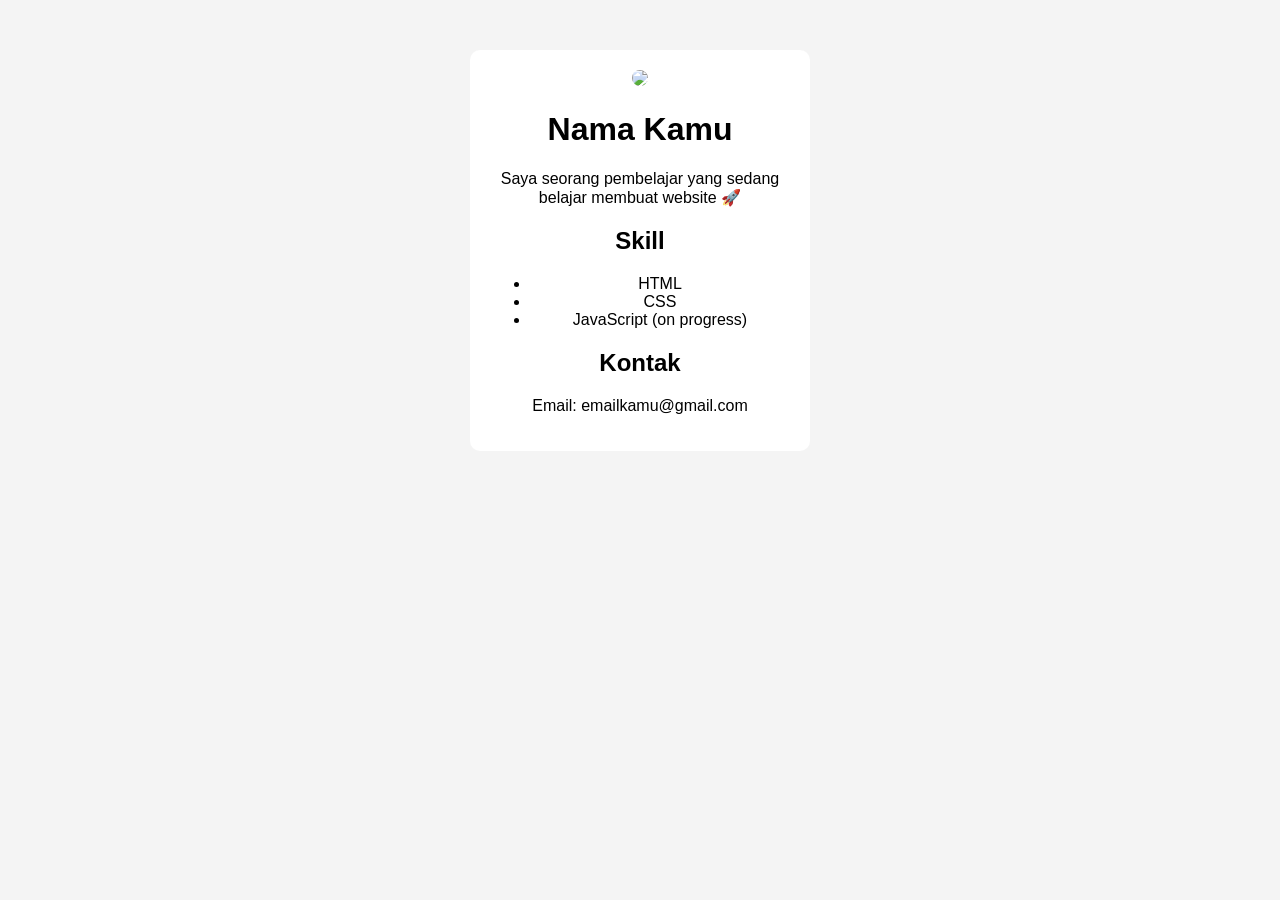
==== index.html @ cebc44fa "Add files via upload" ====
<!DOCTYPE html>
<html lang="id">
<head>
    <meta charset="UTF-8">
    <title>Website Pribadi</title>
    <link rel="stylesheet" href="style.css">
</head>
<body>

    <div class="container">
        <img src="https://via.placeholder.com/150" class="foto">
        
        <h1>Nama Kamu</h1>
        <p class="deskripsi">
            Saya seorang pembelajar yang sedang belajar membuat website 🚀
        </p>

        <h2>Skill</h2>
        <ul>
            <li>HTML</li>
            <li>CSS</li>
            <li>JavaScript (on progress)</li>
        </ul>

        <h2>Kontak</h2>
        <p>Email: emailkamu@gmail.com</p>
    </div>

</body>
</html>
---- style.css ----
body {
    font-family: Arial, sans-serif;
    background: #f4f4f4;
    text-align: center;
}

.container {
    background: white;
    padding: 20px;
    margin: 50px auto;
    width: 300px;
    border-radius: 10px;
}

.foto {
    border-radius: 50%;
    width: 150px;
}
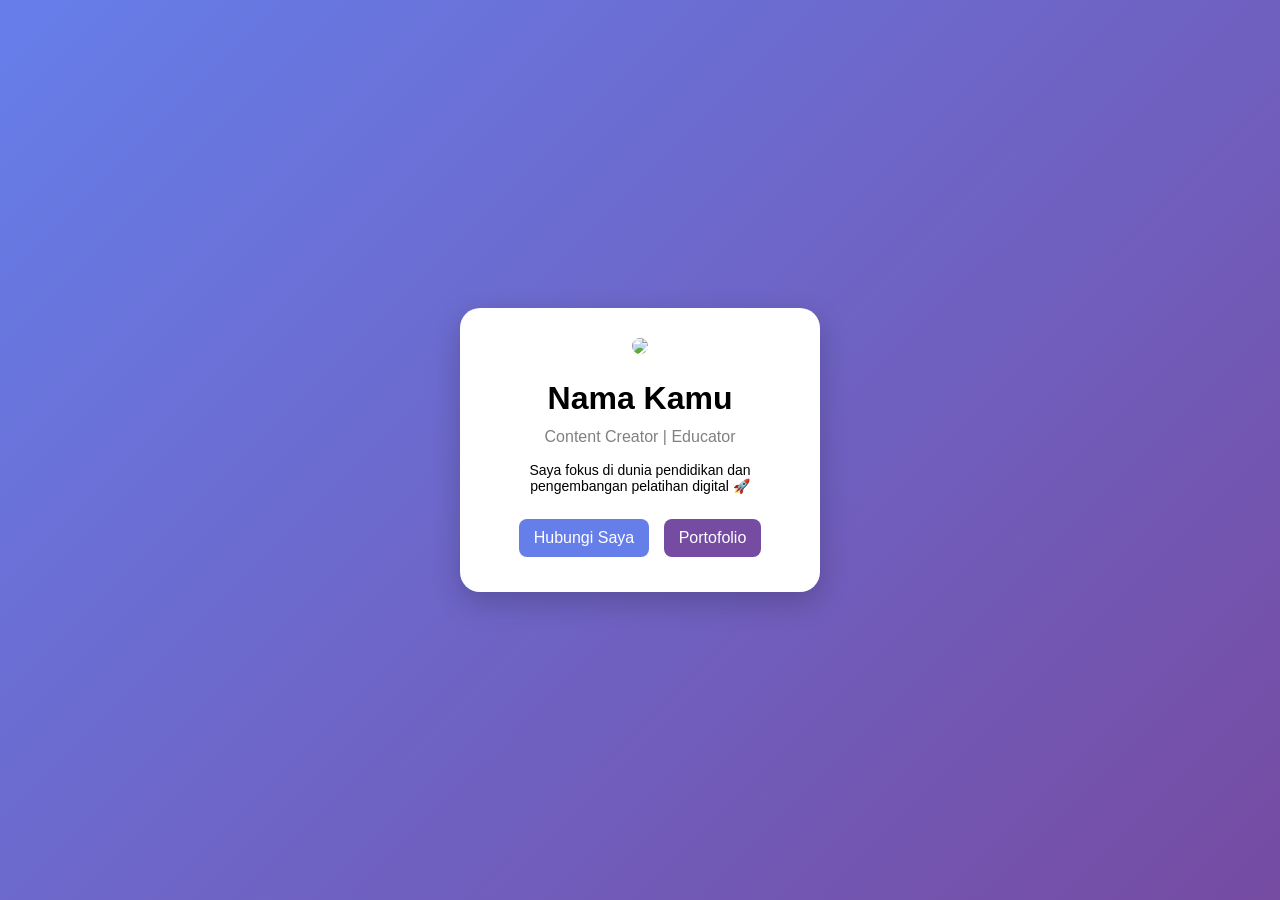
==== commit c9f93105: "Add files via upload" ====
--- a/index.html
+++ b/index.html
@@ -1,30 +1,27 @@
 <!DOCTYPE html>
 <html lang="id">
 <head>
-    <meta charset="UTF-8">
-    <title>Website Pribadi</title>
-    <link rel="stylesheet" href="style.css">
+  <meta charset="UTF-8">
+  <title>Website Pribadi</title>
+  <link rel="stylesheet" href="style.css">
 </head>
 <body>
 
-    <div class="container">
-        <img src="https://via.placeholder.com/150" class="foto">
-        
-        <h1>Nama Kamu</h1>
-        <p class="deskripsi">
-            Saya seorang pembelajar yang sedang belajar membuat website 🚀
-        </p>
+  <div class="card">
+    <img src="https://via.placeholder.com/150" class="profile">
 
-        <h2>Skill</h2>
-        <ul>
-            <li>HTML</li>
-            <li>CSS</li>
-            <li>JavaScript (on progress)</li>
-        </ul>
+    <h1>Nama Kamu</h1>
+    <p class="job">Content Creator | Educator</p>
 
-        <h2>Kontak</h2>
-        <p>Email: emailkamu@gmail.com</p>
+    <p class="bio">
+      Saya fokus di dunia pendidikan dan pengembangan pelatihan digital 🚀
+    </p>
+
+    <div class="btn-group">
+      <a href="#" class="btn">Hubungi Saya</a>
+      <a href="#" class="btn secondary">Portofolio</a>
     </div>
+  </div>
 
 </body>
 </html>
--- a/style.css
+++ b/style.css
@@ -1,18 +1,51 @@
 body {
-    font-family: Arial, sans-serif;
-    background: #f4f4f4;
-    text-align: center;
+  margin: 0;
+  font-family: Arial, sans-serif;
+  background: linear-gradient(135deg, #667eea, #764ba2);
+  height: 100vh;
+  display: flex;
+  justify-content: center;
+  align-items: center;
 }
 
-.container {
-    background: white;
-    padding: 20px;
-    margin: 50px auto;
-    width: 300px;
-    border-radius: 10px;
+.card {
+  background: white;
+  padding: 30px;
+  border-radius: 20px;
+  text-align: center;
+  width: 300px;
+  box-shadow: 0 10px 30px rgba(0,0,0,0.2);
 }
 
-.foto {
-    border-radius: 50%;
-    width: 150px;
+.profile {
+  width: 120px;
+  border-radius: 50%;
+}
+
+.job {
+  color: gray;
+  margin-top: -10px;
+}
+
+.bio {
+  font-size: 14px;
+  margin: 15px 0;
+}
+
+.btn-group {
+  margin-top: 20px;
+}
+
+.btn {
+  display: inline-block;
+  padding: 10px 15px;
+  background: #667eea;
+  color: white;
+  text-decoration: none;
+  border-radius: 8px;
+  margin: 5px;
+}
+
+.btn.secondary {
+  background: #764ba2;
 }
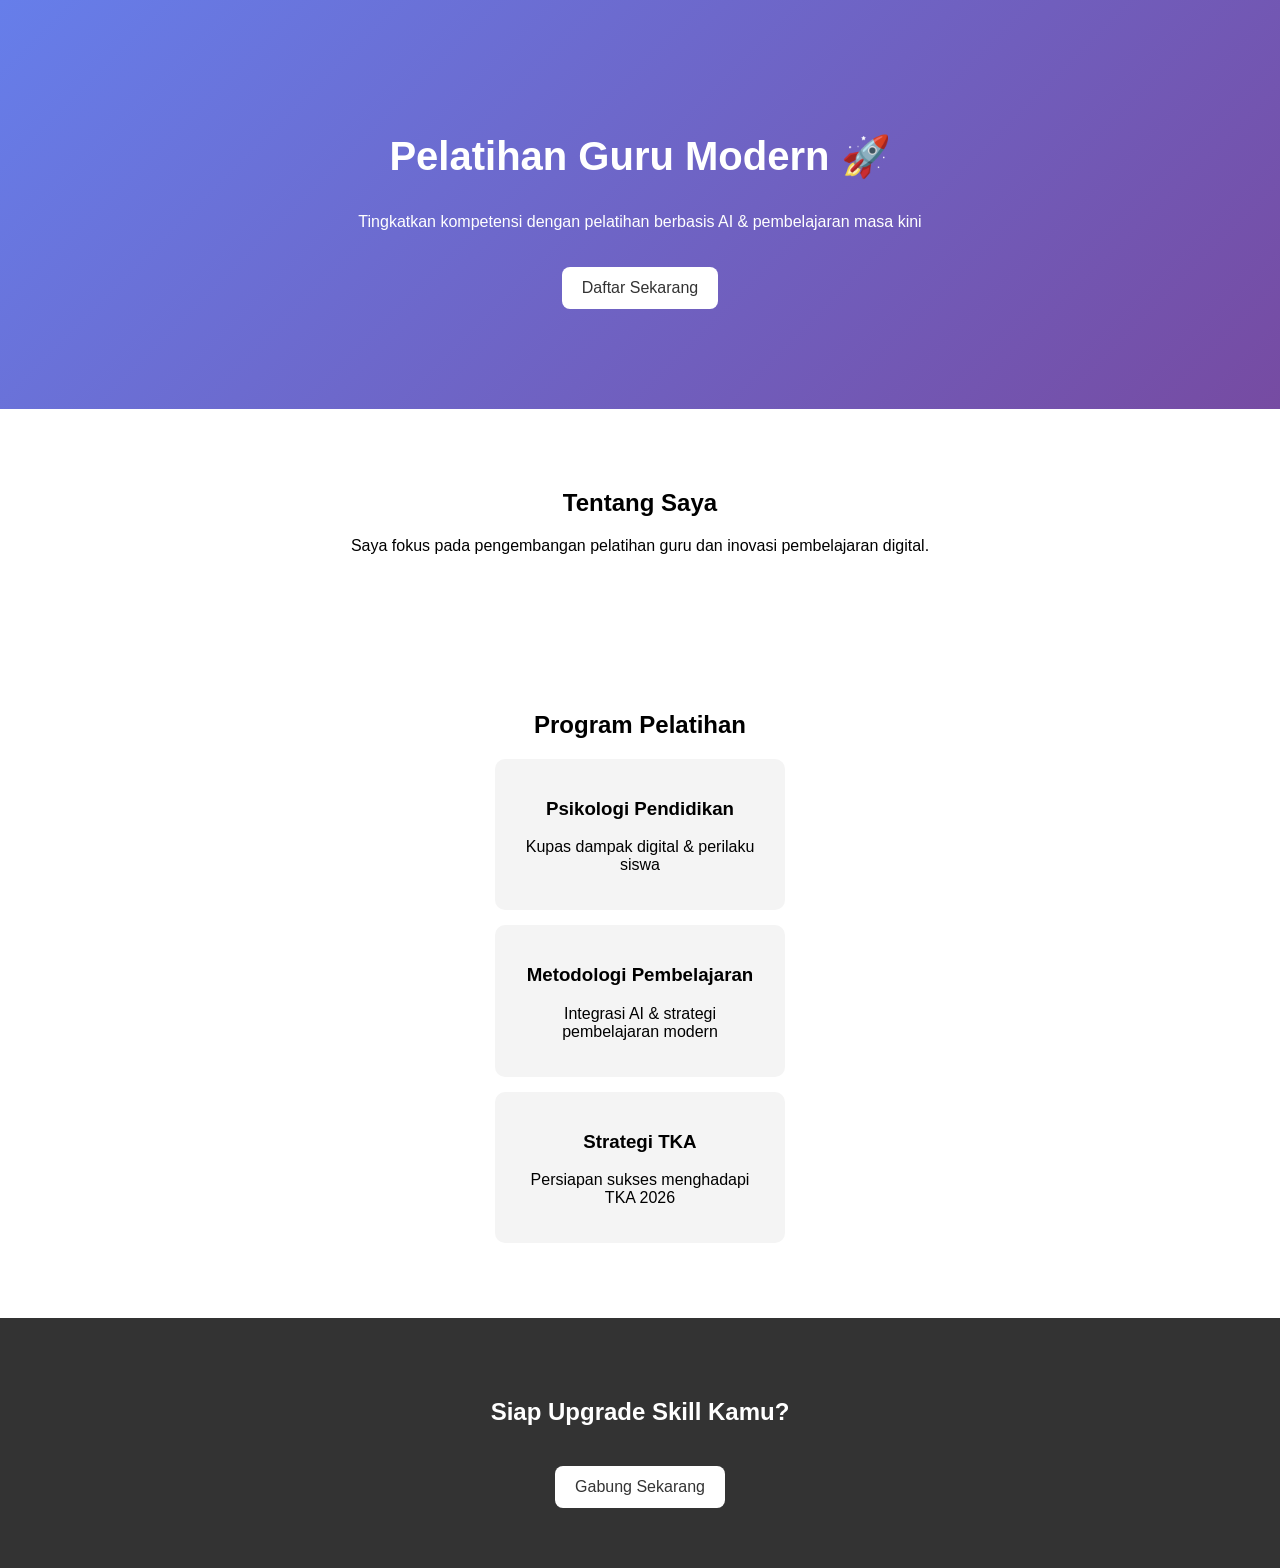
==== commit e0f214a3: "Add files via upload" ====
--- a/index.html
+++ b/index.html
@@ -2,26 +2,50 @@
 <html lang="id">
 <head>
   <meta charset="UTF-8">
-  <title>Website Pribadi</title>
+  <title>Pelatihan Saya</title>
   <link rel="stylesheet" href="style.css">
 </head>
 <body>
 
-  <div class="card">
-    <img src="https://via.placeholder.com/150" class="profile">
+  <!-- HERO -->
+  <section class="hero">
+    <h1>Pelatihan Guru Modern 🚀</h1>
+    <p>Tingkatkan kompetensi dengan pelatihan berbasis AI & pembelajaran masa kini</p>
+    <a href="#" class="btn">Daftar Sekarang</a>
+  </section>
 
-    <h1>Nama Kamu</h1>
-    <p class="job">Content Creator | Educator</p>
+  <!-- TENTANG -->
+  <section class="about">
+    <h2>Tentang Saya</h2>
+    <p>Saya fokus pada pengembangan pelatihan guru dan inovasi pembelajaran digital.</p>
+  </section>
 
-    <p class="bio">
-      Saya fokus di dunia pendidikan dan pengembangan pelatihan digital 🚀
-    </p>
+  <!-- PELATIHAN -->
+  <section class="training">
+    <h2>Program Pelatihan</h2>
 
-    <div class="btn-group">
-      <a href="#" class="btn">Hubungi Saya</a>
-      <a href="#" class="btn secondary">Portofolio</a>
+    <div class="card">
+      <h3>Psikologi Pendidikan</h3>
+      <p>Kupas dampak digital & perilaku siswa</p>
     </div>
-  </div>
+
+    <div class="card">
+      <h3>Metodologi Pembelajaran</h3>
+      <p>Integrasi AI & strategi pembelajaran modern</p>
+    </div>
+
+    <div class="card">
+      <h3>Strategi TKA</h3>
+      <p>Persiapan sukses menghadapi TKA 2026</p>
+    </div>
+
+  </section>
+
+  <!-- CTA -->
+  <section class="cta">
+    <h2>Siap Upgrade Skill Kamu?</h2>
+    <a href="#" class="btn">Gabung Sekarang</a>
+  </section>
 
 </body>
 </html>
--- a/style.css
+++ b/style.css
@@ -1,51 +1,72 @@
 body {
   margin: 0;
-  font-family: Arial, sans-serif;
-  background: linear-gradient(135deg, #667eea, #764ba2);
-  height: 100vh;
-  display: flex;
-  justify-content: center;
-  align-items: center;
+  font-family: Arial;
+  scroll-behavior: smooth;
 }
 
-.card {
-  background: white;
-  padding: 30px;
-  border-radius: 20px;
+/* HERO */
+.hero {
+  background: linear-gradient(135deg, #667eea, #764ba2);
+  color: white;
   text-align: center;
-  width: 300px;
-  box-shadow: 0 10px 30px rgba(0,0,0,0.2);
+  padding: 100px 20px;
+  animation: fadeIn 1s ease;
 }
 
-.profile {
-  width: 120px;
-  border-radius: 50%;
-}
-
-.job {
-  color: gray;
-  margin-top: -10px;
-}
-
-.bio {
-  font-size: 14px;
-  margin: 15px 0;
-}
-
-.btn-group {
-  margin-top: 20px;
+.hero h1 {
+  font-size: 40px;
 }
 
 .btn {
   display: inline-block;
-  padding: 10px 15px;
-  background: #667eea;
-  color: white;
+  margin-top: 20px;
+  padding: 12px 20px;
+  background: white;
+  color: #333;
+  border-radius: 8px;
   text-decoration: none;
-  border-radius: 8px;
-  margin: 5px;
+  transition: 0.3s;
 }
 
-.btn.secondary {
-  background: #764ba2;
+.btn:hover {
+  background: #ddd;
+  transform: scale(1.05);
+}
+
+/* SECTION */
+section {
+  padding: 60px 20px;
+  text-align: center;
+}
+
+/* CARD */
+.card {
+  background: #f4f4f4;
+  margin: 15px auto;
+  padding: 20px;
+  border-radius: 10px;
+  width: 250px;
+  transition: 0.3s;
+}
+
+.card:hover {
+  transform: translateY(-10px);
+}
+
+/* CTA */
+.cta {
+  background: #333;
+  color: white;
+}
+
+/* ANIMASI */
+@keyframes fadeIn {
+  from {
+    opacity: 0;
+    transform: translateY(20px);
+  }
+  to {
+    opacity: 1;
+    transform: translateY(0);
+  }
 }
